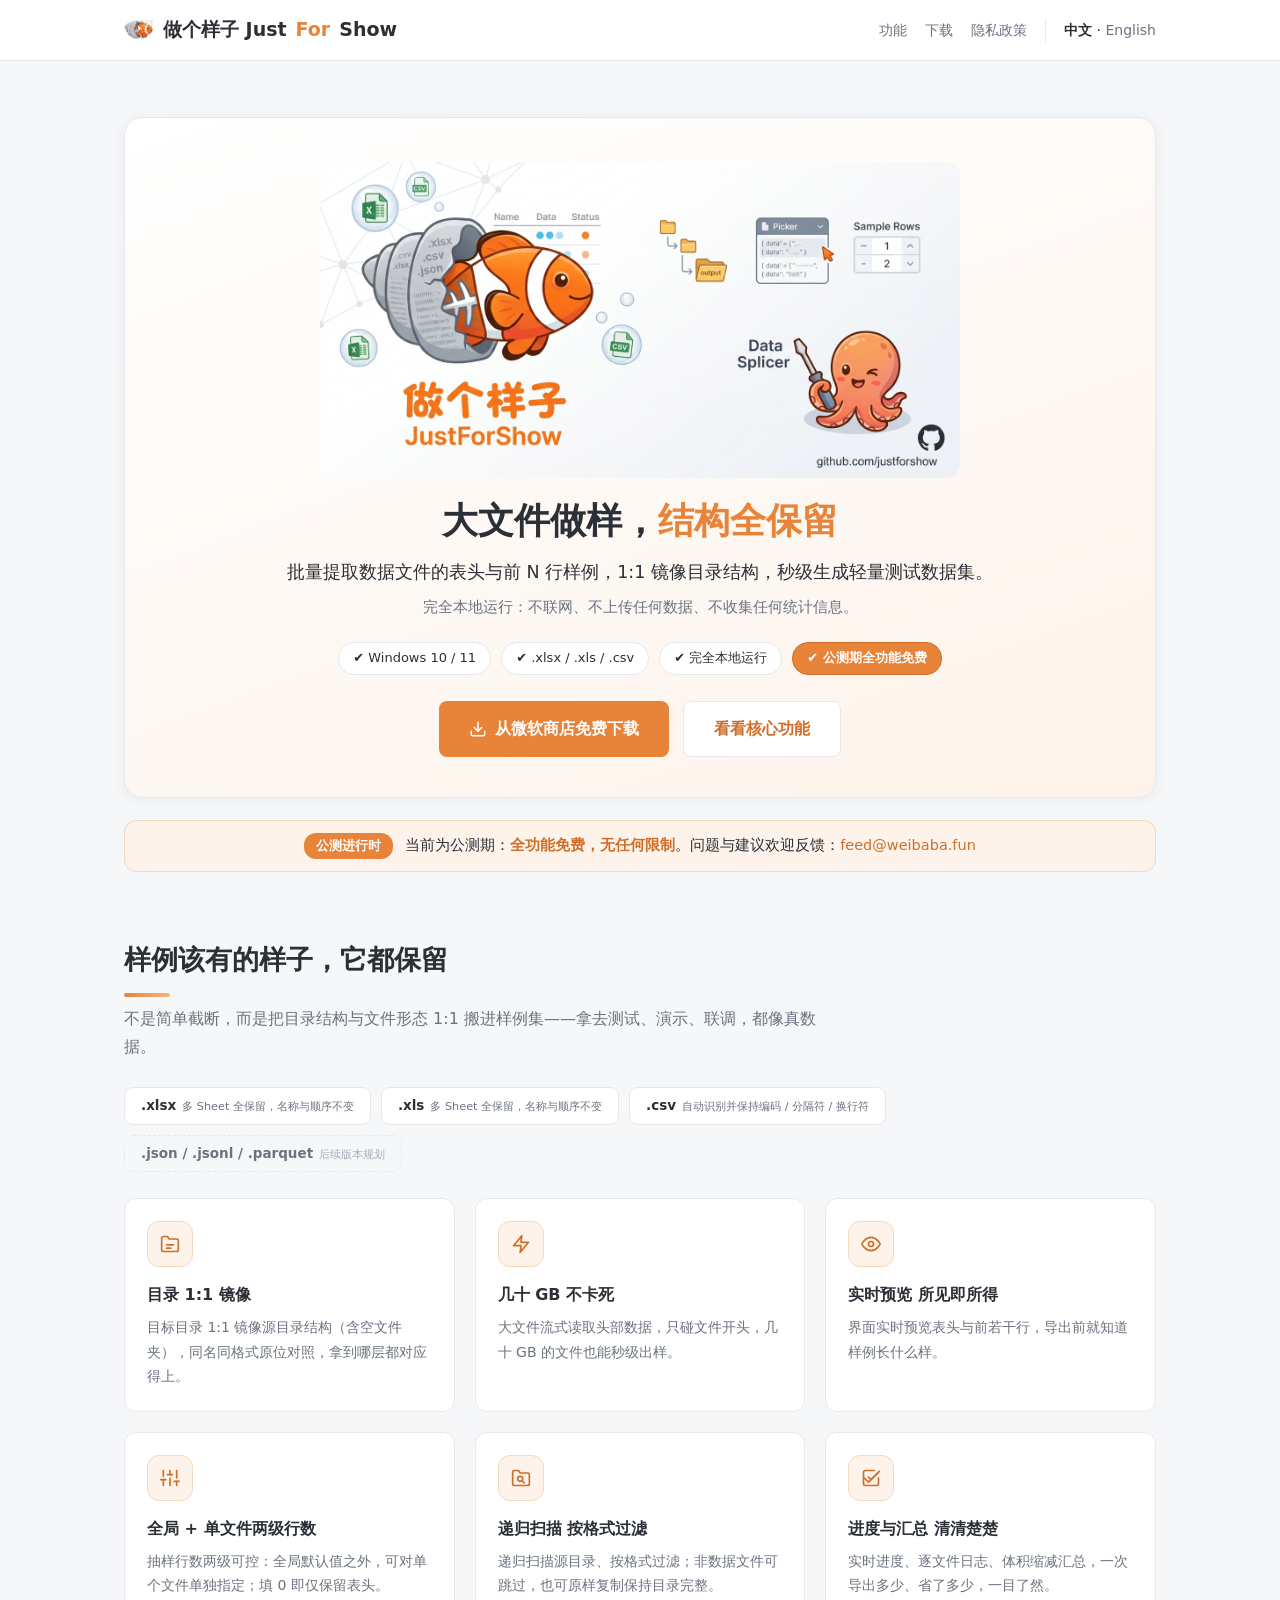
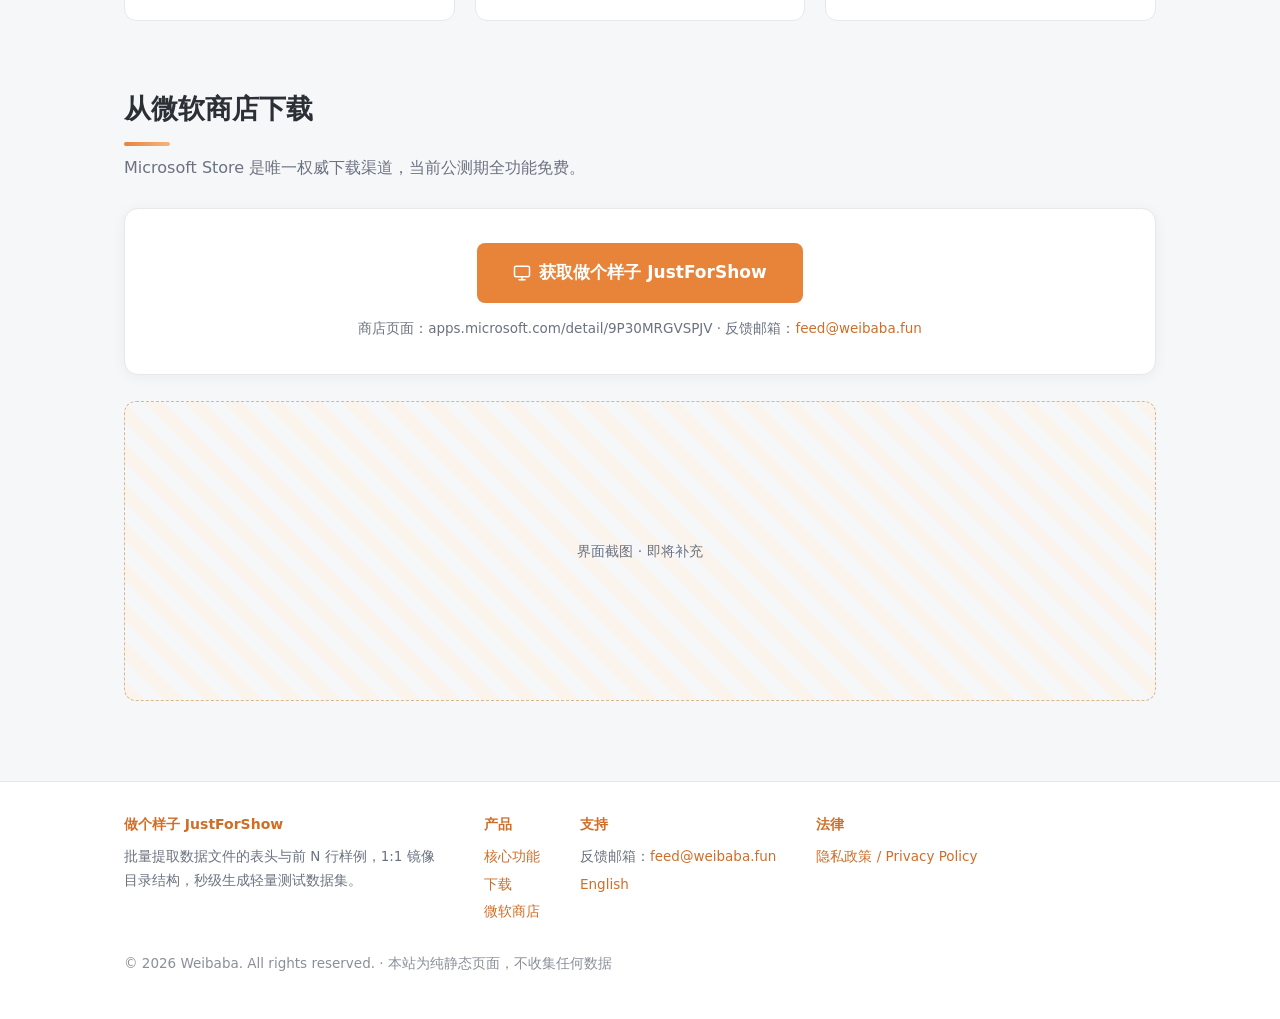
==== index.html @ 02a16782 "v1.0.0" ====
<!DOCTYPE html>
<html lang="zh-CN">
<head>
<meta charset="UTF-8">
<meta name="viewport" content="width=device-width, initial-scale=1.0">
<link rel="icon" href="/favicon.ico" sizes="48x48">
<link rel="icon" type="image/png" sizes="64x64" href="/favicon.png">
<link rel="apple-touch-icon" href="/apple-touch-icon.png">
<meta name="description" content="做个样子 JustForShow —— 批量提取数据文件的表头与前 N 行样例，1:1 镜像目录结构，秒级生成轻量测试数据集。完全本地运行：不联网、不上传任何数据。">
<meta property="og:title" content="做个样子 JustForShow — 大文件做样，结构全保留">
<meta property="og:description" content="批量提取 .xlsx / .xls / .csv 的表头与前 N 行样例，1:1 镜像目录结构，秒级生成轻量测试数据集。完全本地运行，公测期全功能免费。">
<meta property="og:type" content="website">
<meta property="og:url" content="https://justforshow.weibaba.fun/">
<meta property="og:image" content="https://justforshow.weibaba.fun/assets/img/og.png">
<title>做个样子 JustForShow — 大文件做样，结构全保留 | 数据样例提取工具</title>
<link rel="canonical" href="https://justforshow.weibaba.fun/">
<link rel="alternate" hreflang="zh-CN" href="https://justforshow.weibaba.fun/">
<link rel="alternate" hreflang="en" href="https://justforshow.weibaba.fun/en/">
<link rel="alternate" hreflang="x-default" href="https://justforshow.weibaba.fun/">
<link rel="stylesheet" href="/assets/style.css">
<script type="application/ld+json">
{"@context":"https://schema.org","@type":"SoftwareApplication",
 "name":"JustForShow","operatingSystem":"Windows 10, Windows 11",
 "applicationCategory":"UtilitiesApplication",
 "url":"https://justforshow.weibaba.fun/","softwareVersion":"1.0.0",
 "inLanguage":["zh-CN","en"],
 "description":"Batch-extract the header and first N rows of .xlsx / .xls / .csv data files into a 1:1 mirrored folder structure, producing a lightweight sample dataset in seconds. Runs entirely offline.",
 "offers":{"@type":"Offer","price":"0","priceCurrency":"USD"}}
</script>
</head>
<body>

<nav>
  <div class="container nav-inner">
    <a class="brand" href="/"><img src="/favicon.png" alt="做个样子 JustForShow 图标">做个样子 Just<span class="dot">For</span>Show</a>
    <div class="nav-links">
      <a class="hide-sm" href="#features">功能</a>
      <a class="hide-sm" href="#download">下载</a>
      <a class="hide-sm" href="/privacy/">隐私政策</a>
      <span class="lang-switch"><b>中文</b> · <a href="/en/" hreflang="en" lang="en">English</a></span>
    </div>
  </div>
</nav>

<header class="hero">
  <div class="container">
    <div class="hero-card">
      <img class="hero-banner" src="/assets/img/web_logo.png" alt="做个样子 JustForShow">
      <h1>大文件做样，<span class="key">结构全保留</span></h1>
      <p class="pitch">批量提取数据文件的表头与前 N 行样例，1:1 镜像目录结构，秒级生成轻量测试数据集。</p>
      <p class="sub">完全本地运行：不联网、不上传任何数据、不收集任何统计信息。</p>
      <div class="platform-pills">
        <span class="pill">✔ Windows 10 / 11</span>
        <span class="pill">✔ .xlsx / .xls / .csv</span>
        <span class="pill">✔ 完全本地运行</span>
        <span class="pill hot">✔ 公测期全功能免费</span>
      </div>
      <div class="btn-row">
        <a class="btn btn-primary" href="https://apps.microsoft.com/detail/9P30MRGVSPJV">
          <svg width="18" height="18" viewBox="0 0 24 24" fill="none" stroke="currentColor" stroke-width="2" stroke-linecap="round" stroke-linejoin="round"><path d="M21 15v4a2 2 0 0 1-2 2H5a2 2 0 0 1-2-2v-4"/><polyline points="7 10 12 15 17 10"/><line x1="12" y1="15" x2="12" y2="3"/></svg>
          从微软商店免费下载
        </a>
        <a class="btn btn-ghost" href="#features">看看核心功能</a>
      </div>
    </div>
    <div class="beta-note">
      <span class="tag">公测进行时</span>
      <span>当前为公测期：<b>全功能免费，无任何限制</b>。问题与建议欢迎反馈：<a href="mailto:feed@weibaba.fun">feed@weibaba.fun</a></span>
    </div>
  </div>
</header>

<main class="container">

  <!-- ============ 核心功能 ============ -->
  <section class="block" id="features">
    <h2 class="title">样例该有的样子，它都保留</h2>
    <p class="lead">不是简单截断，而是把目录结构与文件形态 1:1 搬进样例集——拿去测试、演示、联调，都像真数据。</p>
    <div class="fmt-chips">
      <span>.xlsx<small>多 Sheet 全保留，名称与顺序不变</small></span>
      <span>.xls<small>多 Sheet 全保留，名称与顺序不变</small></span>
      <span>.csv<small>自动识别并保持编码 / 分隔符 / 换行符</small></span>
      <span class="dim">.json / .jsonl / .parquet<small>后续版本规划</small></span>
    </div>
    <div class="feat-grid">
      <div class="feat">
        <div class="ico"><svg width="20" height="20" viewBox="0 0 24 24" fill="none" stroke="currentColor" stroke-width="2" stroke-linecap="round" stroke-linejoin="round"><path d="M22 19a2 2 0 0 1-2 2H4a2 2 0 0 1-2-2V5a2 2 0 0 1 2-2h5l2 3h9a2 2 0 0 1 2 2z"/><line x1="8" y1="13" x2="16" y2="13"/><line x1="8" y1="17" x2="13" y2="17"/></svg></div>
        <h3>目录 1:1 镜像</h3>
        <p>目标目录 1:1 镜像源目录结构（含空文件夹），同名同格式原位对照，拿到哪层都对应得上。</p>
      </div>
      <div class="feat">
        <div class="ico"><svg width="20" height="20" viewBox="0 0 24 24" fill="none" stroke="currentColor" stroke-width="2" stroke-linecap="round" stroke-linejoin="round"><polygon points="13 2 3 14 12 14 11 22 21 10 12 10 13 2"/></svg></div>
        <h3>几十 GB 不卡死</h3>
        <p>大文件流式读取头部数据，只碰文件开头，几十 GB 的文件也能秒级出样。</p>
      </div>
      <div class="feat">
        <div class="ico"><svg width="20" height="20" viewBox="0 0 24 24" fill="none" stroke="currentColor" stroke-width="2" stroke-linecap="round" stroke-linejoin="round"><path d="M1 12s4-8 11-8 11 8 11 8-4 8-11 8-11-8-11-8z"/><circle cx="12" cy="12" r="3"/></svg></div>
        <h3>实时预览 所见即所得</h3>
        <p>界面实时预览表头与前若干行，导出前就知道样例长什么样。</p>
      </div>
      <div class="feat">
        <div class="ico"><svg width="20" height="20" viewBox="0 0 24 24" fill="none" stroke="currentColor" stroke-width="2" stroke-linecap="round" stroke-linejoin="round"><line x1="4" y1="21" x2="4" y2="14"/><line x1="4" y1="10" x2="4" y2="3"/><line x1="12" y1="21" x2="12" y2="12"/><line x1="12" y1="8" x2="12" y2="3"/><line x1="20" y1="21" x2="20" y2="16"/><line x1="20" y1="12" x2="20" y2="3"/><line x1="1" y1="14" x2="7" y2="14"/><line x1="9" y1="8" x2="15" y2="8"/><line x1="17" y1="16" x2="23" y2="16"/></svg></div>
        <h3>全局 + 单文件两级行数</h3>
        <p>抽样行数两级可控：全局默认值之外，可对单个文件单独指定；填 0 即仅保留表头。</p>
      </div>
      <div class="feat">
        <div class="ico"><svg width="20" height="20" viewBox="0 0 24 24" fill="none" stroke="currentColor" stroke-width="2" stroke-linecap="round" stroke-linejoin="round"><path d="M22 19a2 2 0 0 1-2 2H4a2 2 0 0 1-2-2V5a2 2 0 0 1 2-2h5l2 3h9a2 2 0 0 1 2 2z"/><circle cx="11" cy="13" r="3"/><line x1="16" y1="18" x2="13.5" y2="15.5"/></svg></div>
        <h3>递归扫描 按格式过滤</h3>
        <p>递归扫描源目录、按格式过滤；非数据文件可跳过，也可原样复制保持目录完整。</p>
      </div>
      <div class="feat">
        <div class="ico"><svg width="20" height="20" viewBox="0 0 24 24" fill="none" stroke="currentColor" stroke-width="2" stroke-linecap="round" stroke-linejoin="round"><polyline points="20 6 9 17 4 12"/><line x1="12" y1="22" x2="12" y2="2" opacity="0"/><path d="M9 11l3 3L22 4"/><path d="M21 12v7a2 2 0 0 1-2 2H5a2 2 0 0 1-2-2V5a2 2 0 0 1 2-2h11"/></svg></div>
        <h3>进度与汇总 清清楚楚</h3>
        <p>实时进度、逐文件日志、体积缩减汇总，一次导出多少、省了多少，一目了然。</p>
      </div>
    </div>
  </section>

  <!-- ============ 下载 ============ -->
  <section class="block" id="download">
    <h2 class="title">从微软商店下载</h2>
    <p class="lead">Microsoft Store 是唯一权威下载渠道，当前公测期全功能免费。</p>
    <div class="download-card">
      <a class="btn btn-primary big-btn" href="https://apps.microsoft.com/detail/9P30MRGVSPJV">
        <svg width="18" height="18" viewBox="0 0 24 24" fill="none" stroke="currentColor" stroke-width="2" stroke-linecap="round" stroke-linejoin="round"><rect x="2" y="3" width="20" height="14" rx="2"/><line x1="8" y1="21" x2="16" y2="21"/><line x1="12" y1="17" x2="12" y2="21"/></svg>
        获取做个样子 JustForShow
      </a>
      <p class="download-note">商店页面：apps.microsoft.com/detail/9P30MRGVSPJV · 反馈邮箱：<a href="mailto:feed@weibaba.fun">feed@weibaba.fun</a></p>
    </div>
    <div class="shot">界面截图 · 即将补充</div>
  </section>

</main>

<footer>
  <div class="container">
    <div class="cols">
      <div style="max-width:320px">
        <h4>做个样子 JustForShow</h4>
        <p>批量提取数据文件的表头与前 N 行样例，1:1 镜像目录结构，秒级生成轻量测试数据集。</p>
      </div>
      <div>
        <h4>产品</h4>
        <ul>
          <li><a href="#features">核心功能</a></li>
          <li><a href="#download">下载</a></li>
          <li><a href="https://apps.microsoft.com/detail/9P30MRGVSPJV">微软商店</a></li>
        </ul>
      </div>
      <div>
        <h4>支持</h4>
        <ul>
          <li>反馈邮箱：<a href="mailto:feed@weibaba.fun">feed@weibaba.fun</a></li>
          <li><span class="lang-switch-inline"><a href="/en/" hreflang="en" lang="en">English</a></span></li>
        </ul>
      </div>
      <div>
        <h4>法律</h4>
        <ul>
          <li><a href="/privacy/">隐私政策 / Privacy Policy</a></li>
        </ul>
      </div>
    </div>
    <p class="legal">© 2026 Weibaba. All rights reserved. · 本站为纯静态页面，不收集任何数据</p>
  </div>
</footer>

</body>
</html>
---- assets/style.css ----
/* 做个样子 JustForShow 官网样式 —— 白卡片风格，与应用界面一致
   品牌橙 #E8833A（取自应用界面主按钮/品牌图标）· 系统字体栈 · 零外部资源 */
:root {
  --ink: #2b2f36; --sub: #6b7280; --line: #e6e8ec; --bg: #f6f7f9;
  --accent: #e8833a; --accent-d: #d06e28; --accent-bg: #fdf3ea;
  --ok: #2f7d42; --card: #ffffff;
}
* { box-sizing: border-box; margin: 0; }
html { scroll-behavior: smooth; }
body {
  color: var(--ink); background: var(--bg); line-height: 1.75; font-size: 16px;
  font-family: "Microsoft YaHei UI", "Segoe UI", system-ui, -apple-system, sans-serif;
}
a { color: var(--accent-d); text-decoration: none; }
a:hover { text-decoration: underline; }
.container { max-width: 1080px; margin: 0 auto; padding: 0 24px; }

/* ---------- 顶部导航 ---------- */
nav {
  position: sticky; top: 0; z-index: 10; background: rgba(255,255,255,.94);
  backdrop-filter: blur(8px); border-bottom: 1px solid var(--line);
}
.nav-inner { display: flex; align-items: center; gap: 20px; height: 60px; }
.brand { font-size: 19px; font-weight: 700; color: var(--ink);
  display: inline-flex; align-items: center; gap: 9px; }
.brand img { height: 30px; width: 30px; display: block; }
.brand .dot { color: var(--accent); }
.nav-links { margin-left: auto; display: flex; align-items: center; gap: 18px; font-size: 14px; }
.nav-links a { color: var(--sub); }
.lang-switch { border-left: 1px solid var(--line); padding-left: 18px; }
.lang-switch b { color: var(--ink); }

/* ---------- Hero（白卡片 + 品牌橙点缀） ---------- */
.hero { padding: 56px 0 8px; }
.hero-card {
  background: linear-gradient(160deg, #ffffff 0%, var(--accent-bg) 100%);
  border: 1px solid var(--line); border-radius: 18px;
  padding: 44px 40px 40px; text-align: center;
  box-shadow: 0 2px 14px rgba(43,47,54,.05);
}
.hero-banner {
  width: 100%; max-width: 640px; height: auto; display: block;
  margin: 0 auto 20px; border-radius: 14px;
}
.hero h1 { font-size: 36px; line-height: 1.3; margin-bottom: 12px; }
.hero h1 .key { color: var(--accent); }
.hero p.pitch { font-size: 17.5px; margin-bottom: 6px; }
.hero p.sub { font-size: 15px; color: var(--sub); }
.platform-pills { display: flex; gap: 10px; margin: 22px 0 26px; flex-wrap: wrap; justify-content: center; }
.pill {
  font-size: 13px; padding: 4px 14px; border-radius: 16px;
  background: #fff; border: 1px solid var(--line); color: var(--ink);
}
.pill.hot { background: var(--accent); border-color: var(--accent-d); color: #fff; font-weight: 600; }
.btn-row { display: flex; gap: 14px; flex-wrap: wrap; justify-content: center; }
.btn {
  display: inline-flex; align-items: center; gap: 8px; padding: 13px 30px;
  border-radius: 8px; font-size: 16px; font-weight: 600; border: none;
}
.btn-primary { background: var(--accent); color: #fff; }
.btn-primary:hover { background: var(--accent-d); text-decoration: none; }
.btn-ghost {
  background: #fff; color: var(--accent-d); border: 1px solid var(--line);
}
.btn-ghost:hover { border-color: var(--accent); text-decoration: none; }
.btn svg { flex: none; }

/* ---------- 公测提示条 ---------- */
.beta-note {
  margin: 22px auto 0; max-width: 1080px;
  display: flex; align-items: center; gap: 12px; flex-wrap: wrap; justify-content: center;
  background: var(--accent-bg); border: 1px solid #f3d9bd; border-radius: 12px;
  padding: 12px 22px; font-size: 14.5px; color: var(--ink); text-align: center;
}
.beta-note b { color: var(--accent-d); }
.beta-note .tag {
  font-size: 12.5px; font-weight: 700; color: #fff; background: var(--accent);
  border-radius: 12px; padding: 2px 12px;
}

/* ---------- 通用区块 ---------- */
section.block { padding: 56px 0 8px; }
h2.title { font-size: 27px; margin-bottom: 8px; color: var(--ink); }
h2.title::after {
  content: ""; display: block; width: 46px; height: 4px; border-radius: 2px;
  background: linear-gradient(90deg, var(--accent), #f5b47e); margin-top: 10px;
}
p.lead { color: var(--sub); max-width: 720px; margin-bottom: 26px; }

/* ---------- 支持格式芯片 ---------- */
.fmt-chips { display: flex; flex-wrap: wrap; gap: 10px; margin-bottom: 26px; }
.fmt-chips span {
  font-size: 13.5px; font-weight: 600; padding: 6px 16px; border-radius: 9px;
  background: #fff; border: 1px solid var(--line); color: var(--ink);
}
.fmt-chips span small { font-weight: 400; color: var(--sub); margin-left: 6px; }
.fmt-chips span.dim { border-style: dashed; color: var(--sub); background: transparent; }
.fmt-chips span.dim small { color: #a5adb8; }

/* ---------- 功能网格（白卡片） ---------- */
.feat-grid { display: grid; grid-template-columns: repeat(3, 1fr); gap: 20px; }
.feat {
  background: var(--card); border: 1px solid var(--line); border-radius: 12px; padding: 22px;
  transition: transform .18s ease, box-shadow .18s ease, border-color .18s ease;
}
.feat:hover {
  transform: translateY(-4px); border-color: #f3d9bd;
  box-shadow: 0 12px 28px rgba(43,47,54,.10);
}
.feat .ico {
  width: 46px; height: 46px; border-radius: 12px; display: flex;
  align-items: center; justify-content: center; margin-bottom: 14px;
  background: var(--accent-bg); color: var(--accent-d); border: 1px solid #f3d9bd;
}
.feat h3 { font-size: 16px; margin-bottom: 6px; }
.feat p { font-size: 14px; color: var(--sub); }

/* ---------- 下载区 ---------- */
.download-card {
  background: var(--card); border: 1px solid var(--line); border-radius: 14px;
  padding: 34px 30px; text-align: center;
  box-shadow: 0 2px 14px rgba(43,47,54,.05);
}
.download-card .big-btn { font-size: 17px; padding: 15px 36px; }
.download-note { font-size: 13.5px; color: var(--sub); margin-top: 14px; }

/* ---------- 截图占位 ---------- */
.shot {
  border-radius: 12px; border: 1px dashed #d8b791; background:
  repeating-linear-gradient(45deg,#fbf4ec,#fbf4ec 14px,#f6f7f9 14px,#f6f7f9 28px);
  display: flex; align-items: center; justify-content: center;
  color: var(--sub); font-size: 14px; height: 300px; margin: 26px 0 8px;
}

/* ---------- 页脚 ---------- */
footer { border-top: 1px solid var(--line); margin-top: 64px; padding: 30px 0 44px;
  color: var(--sub); font-size: 13.5px; background: #fff; }
footer .cols { display: flex; gap: 40px; flex-wrap: wrap; }
footer h4 { color: var(--accent-d); font-size: 14px; margin-bottom: 8px; }
footer ul { list-style: none; padding: 0; }
footer li { margin: 4px 0; }
footer .legal { margin-top: 24px; color: #8a8f98; }

/* ---------- 隐私政策页 ---------- */
.page { max-width: 860px; margin: 0 auto; padding: 40px 28px 64px; }
.page header { border-bottom: 3px solid var(--accent); padding-bottom: 18px; margin-bottom: 22px; }
.page header h1 { margin: 0 0 6px; font-size: 25px; }
.page header .date { color: var(--sub); font-size: 14px; }
.page .back { font-size: 14px; margin-bottom: 20px; }
.page .back a { color: var(--sub); }
.page .back a:hover { color: var(--accent-d); }
.langs { margin: 0 0 22px; }
.langs a { display: inline-block; padding: 5px 16px; margin-right: 8px; border: 1px solid var(--line);
  border-radius: 18px; color: var(--accent-d); background: #fff; font-size: 14px; }
.langs a:hover { background: var(--accent-bg); text-decoration: none; }
.doc section {
  background: #fff; border: 1px solid var(--line); border-radius: 8px;
  padding: 22px 26px; margin-bottom: 18px;
}
.doc h2 { font-size: 18px; margin: 0 0 12px; color: var(--accent-d); }
.doc ul { padding-left: 22px; margin: 8px 0; }
.doc li { margin: 5px 0; }
.doc .contact { font-size: 15.5px; }
.page footer { text-align: center; color: var(--sub); font-size: 13px; margin-top: 30px;
  border-top: none; padding: 0; background: transparent; }

/* ---------- 响应式 ---------- */
@media (max-width: 820px) {
  .feat-grid { grid-template-columns: 1fr; }
  .hero h1 { font-size: 27px; }
  .hero-card { padding: 30px 20px 30px; }
  .nav-links a.hide-sm { display: none; }
}
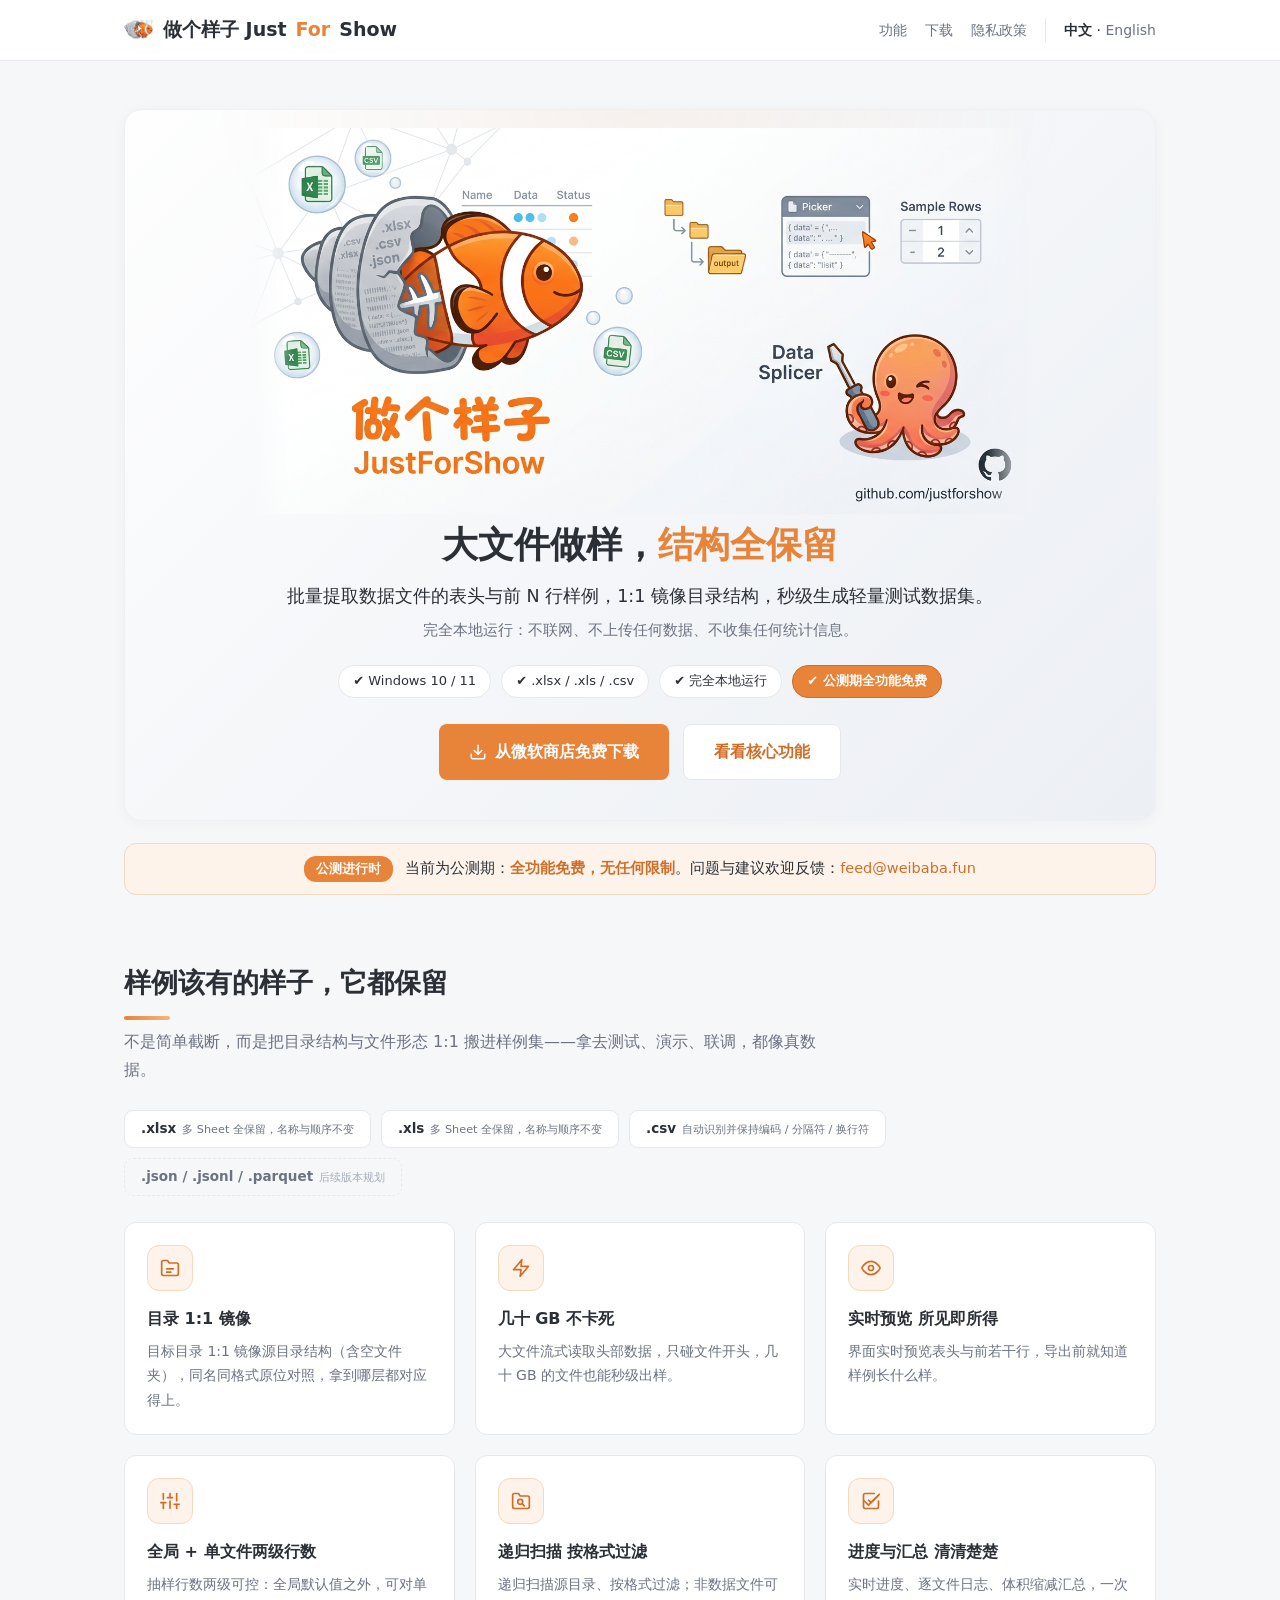
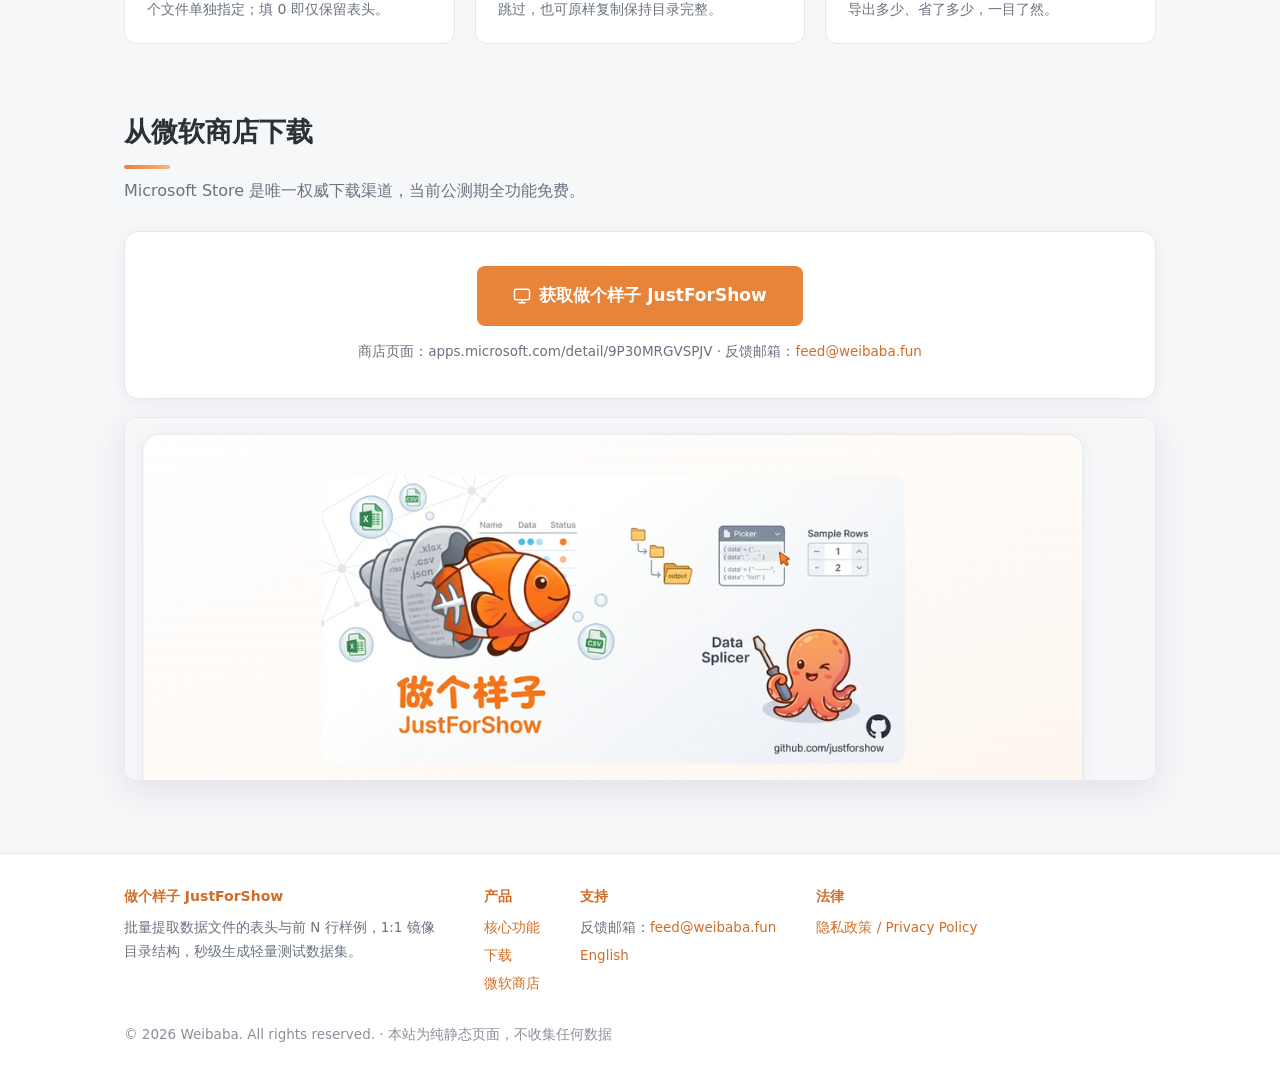
==== commit 4eaede2f: "v1.0.2" ====
--- a/index.html
+++ b/index.html
@@ -127,7 +127,9 @@
       </a>
       <p class="download-note">商店页面：apps.microsoft.com/detail/9P30MRGVSPJV · 反馈邮箱：<a href="mailto:feed@weibaba.fun">feed@weibaba.fun</a></p>
     </div>
-    <div class="shot">界面截图 · 即将补充</div>
+    <figure class="shot">
+      <img src="/assets/img/shot-main.png" alt="做个样子 JustForShow 界面——文件列表与数据预览" width="1200" height="423" loading="lazy">
+    </figure>
   </section>
 
 </main>
--- a/assets/style.css
+++ b/assets/style.css
@@ -30,17 +30,26 @@
 .lang-switch { border-left: 1px solid var(--line); padding-left: 18px; }
 .lang-switch b { color: var(--ink); }
 
-/* ---------- Hero（白卡片 + 品牌橙点缀） ---------- */
-.hero { padding: 56px 0 8px; }
+/* ---------- Hero（与 logo 背景同源的冷调渐变 + 品牌橙微光，logo 边缘羽化融入） ---------- */
+.hero { padding: 48px 0 8px; }
 .hero-card {
-  background: linear-gradient(160deg, #ffffff 0%, var(--accent-bg) 100%);
-  border: 1px solid var(--line); border-radius: 18px;
-  padding: 44px 40px 40px; text-align: center;
-  box-shadow: 0 2px 14px rgba(43,47,54,.05);
+  /* 底色取自 web_logo 自身边缘采样（左上 #FEFEFE → 右下 #ECEFF4 冷调），
+     使 logo 图的 baked 背景向外自然延续；叠一层品牌橙极淡光晕呼应主色 */
+  background:
+    radial-gradient(58% 46% at 50% 0%, rgba(232, 131, 58, .07), transparent 72%),
+    linear-gradient(135deg, #FEFEFE 0%, #F4F6F9 52%, #ECEFF4 100%);
+  border: 1px solid #EEF0F4; border-radius: 18px;
+  padding: 18px 40px 40px; text-align: center;
+  box-shadow: 0 2px 14px rgba(43, 47, 54, .04);
 }
 .hero-banner {
-  width: 100%; max-width: 640px; height: auto; display: block;
-  margin: 0 auto 20px; border-radius: 14px;
+  width: 100%; max-width: 780px; height: auto; display: block;
+  margin: 0 auto 8px; border-radius: 0;
+  /* 左右边缘羽化淡出：矩形边界消融于同源背景 */
+  -webkit-mask-image: linear-gradient(to right,
+    transparent 0%, #000 5.5%, #000 94.5%, transparent 100%);
+  mask-image: linear-gradient(to right,
+    transparent 0%, #000 5.5%, #000 94.5%, transparent 100%);
 }
 .hero h1 { font-size: 36px; line-height: 1.3; margin-bottom: 12px; }
 .hero h1 .key { color: var(--accent); }
@@ -126,11 +135,11 @@
 
 /* ---------- 截图占位 ---------- */
 .shot {
-  border-radius: 12px; border: 1px dashed #d8b791; background:
-  repeating-linear-gradient(45deg,#fbf4ec,#fbf4ec 14px,#f6f7f9 14px,#f6f7f9 28px);
-  display: flex; align-items: center; justify-content: center;
-  color: var(--sub); font-size: 14px; height: 300px; margin: 26px 0 8px;
+  width: 100%; max-width: 1160px; margin: 18px auto 0;
+  border: 1px solid var(--line); border-radius: 12px; overflow: hidden;
+  box-shadow: 0 10px 34px rgba(43, 47, 54, .10);
 }
+.shot img { display: block; width: 100%; height: auto; }
 
 /* ---------- 页脚 ---------- */
 footer { border-top: 1px solid var(--line); margin-top: 64px; padding: 30px 0 44px;
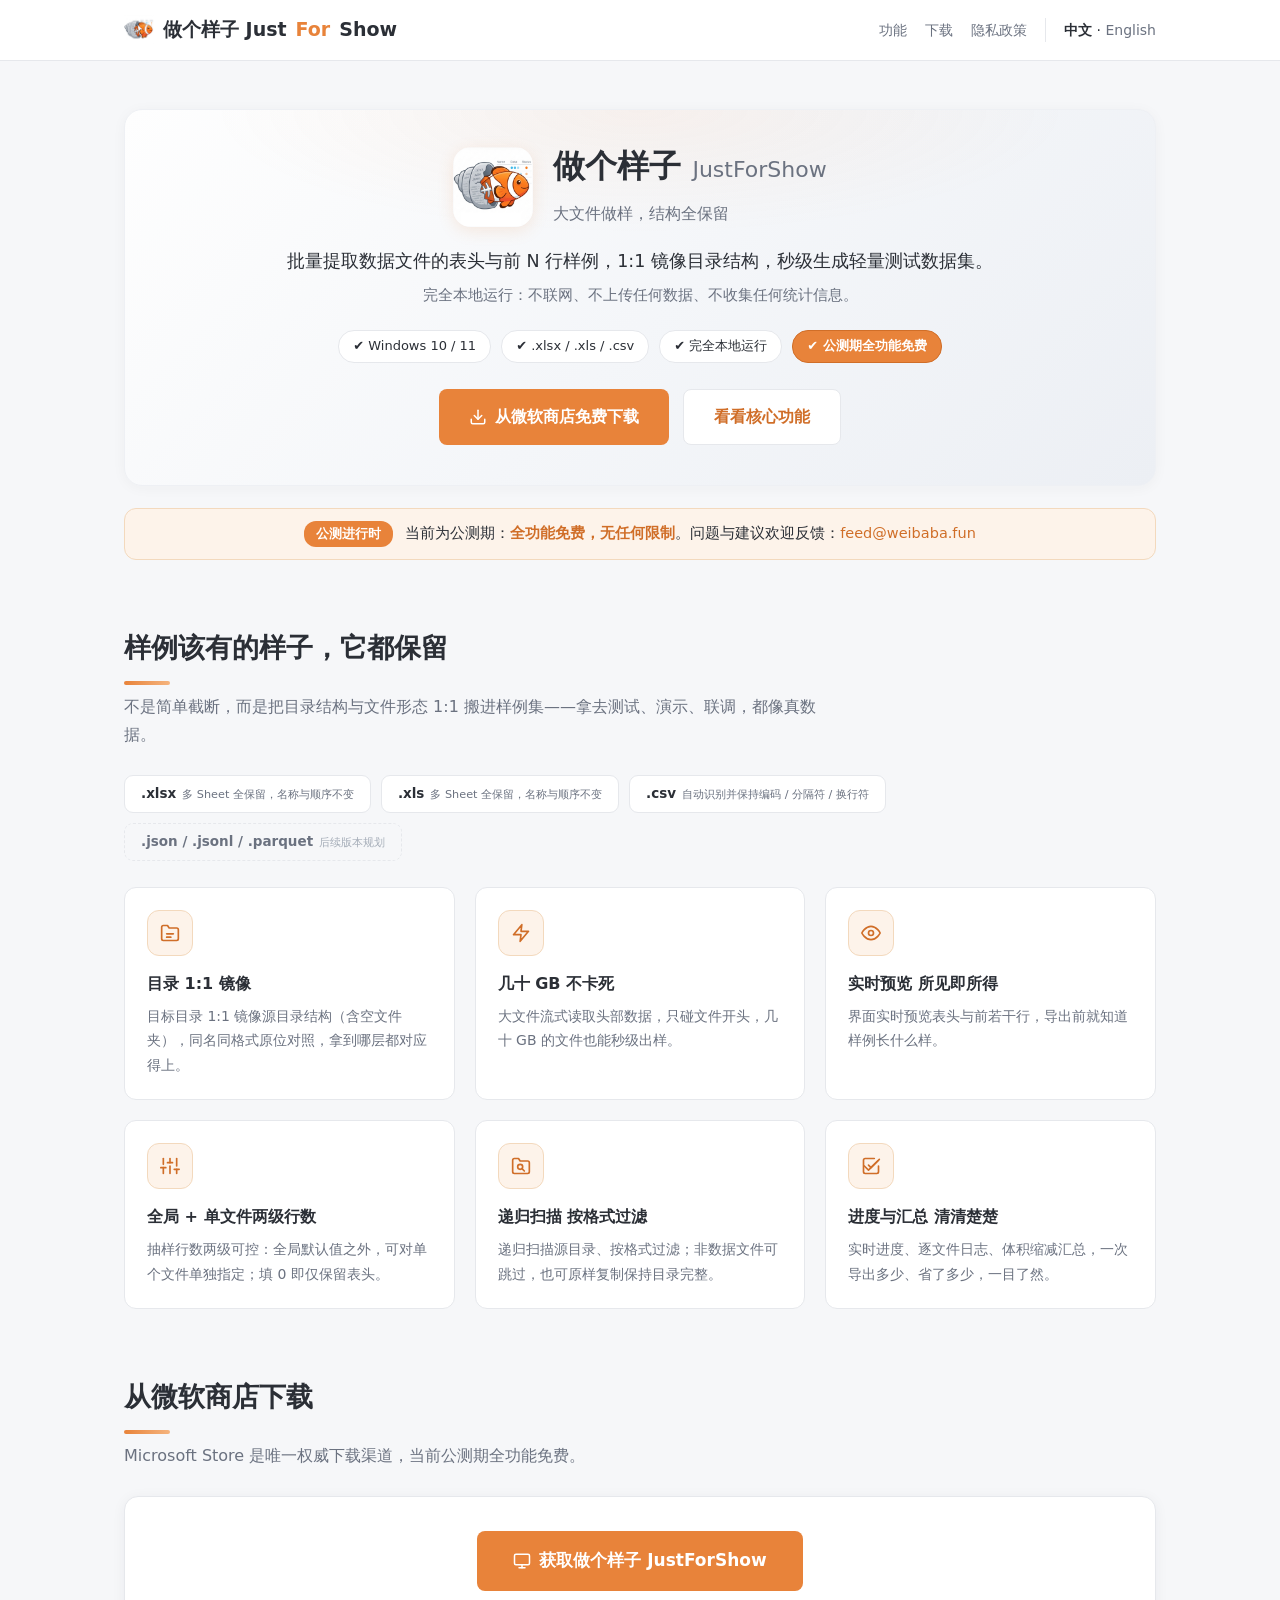
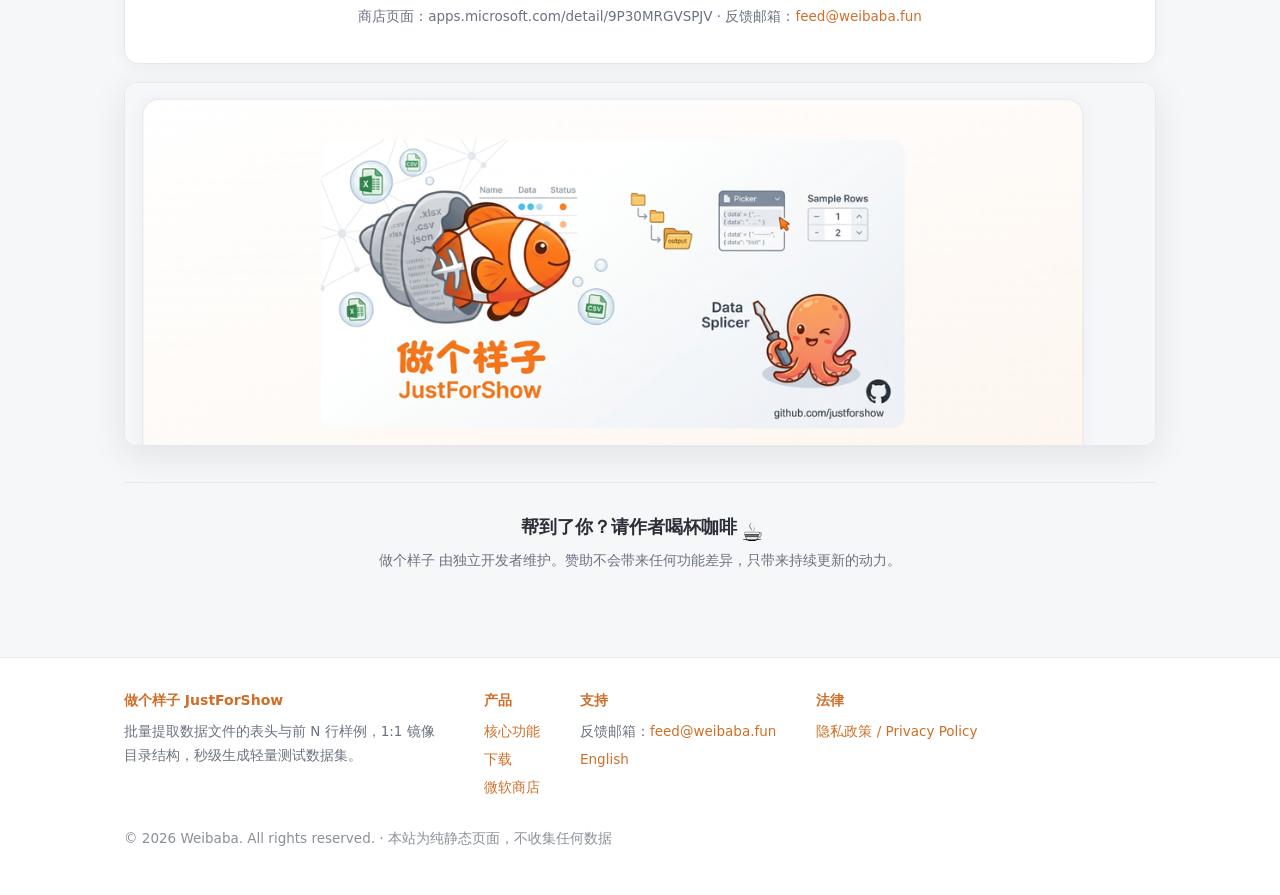
==== commit 046ca8ed: "v1.0.3" ====
--- a/index.html
+++ b/index.html
@@ -45,8 +45,13 @@
 <header class="hero">
   <div class="container">
     <div class="hero-card">
-      <img class="hero-banner" src="/assets/img/web_logo.png" alt="做个样子 JustForShow">
-      <h1>大文件做样，<span class="key">结构全保留</span></h1>
+      <div class="hero-head">
+        <img class="hero-logo" src="/assets/img/app_icon.png" alt="做个样子 JustForShow" width="80" height="80">
+        <div>
+          <h1 class="hero-name">做个样子 <span class="en-name">JustForShow</span></h1>
+          <p class="hero-slogan">大文件做样，<span class="key">结构全保留</span></p>
+        </div>
+      </div>
       <p class="pitch">批量提取数据文件的表头与前 N 行样例，1:1 镜像目录结构，秒级生成轻量测试数据集。</p>
       <p class="sub">完全本地运行：不联网、不上传任何数据、不收集任何统计信息。</p>
       <div class="platform-pills">
@@ -132,6 +137,20 @@
     </figure>
   </section>
 
+  <!-- ============ 请作者喝咖啡 ============ -->
+  <div class="sponsor">
+    <h3>帮到了你？请作者喝杯咖啡<button class="coffee-btn" type="button" aria-label="微信收款码" title="点我，请作者喝杯咖啡" onclick="var m=document.getElementById('qr-modal');m.style.display=(m.style.display==='flex')?'none':'flex';">☕</button></h3>
+    <p>做个样子 由独立开发者维护。赞助不会带来任何功能差异，只带来持续更新的动力。</p>
+  </div>
+
+  <div id="qr-modal" class="qr-modal" onclick="this.style.display='none'">
+    <div class="qr-card" onclick="event.stopPropagation()">
+      <img src="assets/img/donate_qr.jpg" alt="微信收款码">
+      <span>微信扫一扫 · 请作者喝杯咖啡</span>
+      <button type="button" onclick="document.getElementById('qr-modal').style.display='none'">✕</button>
+    </div>
+  </div>
+
 </main>
 
 <footer>
--- a/assets/style.css
+++ b/assets/style.css
@@ -30,28 +30,28 @@
 .lang-switch { border-left: 1px solid var(--line); padding-left: 18px; }
 .lang-switch b { color: var(--ink); }
 
-/* ---------- Hero（与 logo 背景同源的冷调渐变 + 品牌橙微光，logo 边缘羽化融入） ---------- */
+/* ---------- Hero（方形 logo 紧凑布局 + 品牌橙微光） ---------- */
 .hero { padding: 48px 0 8px; }
 .hero-card {
-  /* 底色取自 web_logo 自身边缘采样（左上 #FEFEFE → 右下 #ECEFF4 冷调），
-     使 logo 图的 baked 背景向外自然延续；叠一层品牌橙极淡光晕呼应主色 */
   background:
     radial-gradient(58% 46% at 50% 0%, rgba(232, 131, 58, .07), transparent 72%),
     linear-gradient(135deg, #FEFEFE 0%, #F4F6F9 52%, #ECEFF4 100%);
   border: 1px solid #EEF0F4; border-radius: 18px;
-  padding: 18px 40px 40px; text-align: center;
+  padding: 36px 40px 40px; text-align: center;
   box-shadow: 0 2px 14px rgba(43, 47, 54, .04);
 }
-.hero-banner {
-  width: 100%; max-width: 780px; height: auto; display: block;
-  margin: 0 auto 8px; border-radius: 0;
-  /* 左右边缘羽化淡出：矩形边界消融于同源背景 */
-  -webkit-mask-image: linear-gradient(to right,
-    transparent 0%, #000 5.5%, #000 94.5%, transparent 100%);
-  mask-image: linear-gradient(to right,
-    transparent 0%, #000 5.5%, #000 94.5%, transparent 100%);
-}
-.hero h1 { font-size: 36px; line-height: 1.3; margin-bottom: 12px; }
+.hero-head {
+  display: flex; align-items: center; justify-content: center;
+  gap: 20px; margin-bottom: 18px; text-align: left;
+}
+.hero-logo {
+  width: 80px; height: 80px; border-radius: 18px;
+  box-shadow: 0 4px 16px rgba(232, 131, 58, .15);
+}
+.hero-name { font-size: 32px; line-height: 1.2; margin: 0; }
+.hero-name .en-name { color: var(--sub); font-size: 22px; font-weight: 500; }
+.hero-slogan { font-size: 16px; color: var(--sub); margin: 4px 0 0; }
+.hero h1 { font-size: 32px; line-height: 1.3; margin-bottom: 12px; }
 .hero h1 .key { color: var(--accent); }
 .hero p.pitch { font-size: 17.5px; margin-bottom: 6px; }
 .hero p.sub { font-size: 15px; color: var(--sub); }
@@ -177,6 +177,42 @@
 @media (max-width: 820px) {
   .feat-grid { grid-template-columns: 1fr; }
   .hero h1 { font-size: 27px; }
+  .hero-head { flex-direction: column; text-align: center; gap: 12px; }
   .hero-card { padding: 30px 20px 30px; }
   .nav-links a.hide-sm { display: none; }
 }
+
+/* ---------- 请作者喝咖啡（参照 PassGone 鸡腿模式） ---------- */
+.sponsor {
+  text-align: center; padding: 28px 20px 20px; margin-top: 28px;
+  border-top: 1px solid var(--line);
+}
+.sponsor h3 { font-size: 18px; margin-bottom: 6px; }
+.sponsor p { font-size: 14px; color: var(--sub); }
+.coffee-btn {
+  background: none; border: none; cursor: pointer;
+  display: inline-block; font: inherit; line-height: 1;
+  padding: 0 0 0 6px; vertical-align: -6px;
+  transform: scale(1.4); transform-origin: center;
+  animation: coffee-bounce 2s ease-in-out infinite;
+}
+@keyframes coffee-bounce {
+  0%, 14%, 28%, 100% { transform: scale(1.4) translateY(0); }
+  7%                 { transform: scale(1.4) translateY(-3px); }
+  21%                { transform: scale(1.4) translateY(-3px); }
+}
+.qr-modal {
+  display: none; position: fixed; inset: 0; z-index: 999;
+  background: rgba(0,0,0,.55); align-items: center; justify-content: center;
+}
+.qr-card {
+  position: relative; background: #fff; border-radius: 16px;
+  padding: 24px 28px 18px; text-align: center;
+  box-shadow: 0 8px 40px rgba(0,0,0,.25);
+}
+.qr-card img { width: 220px; height: auto; border-radius: 8px; }
+.qr-card span { display: block; margin-top: 10px; font-size: 14px; color: var(--ink); }
+.qr-card button {
+  position: absolute; top: 6px; right: 8px; border: none;
+  background: none; font-size: 16px; cursor: pointer; color: var(--sub);
+}
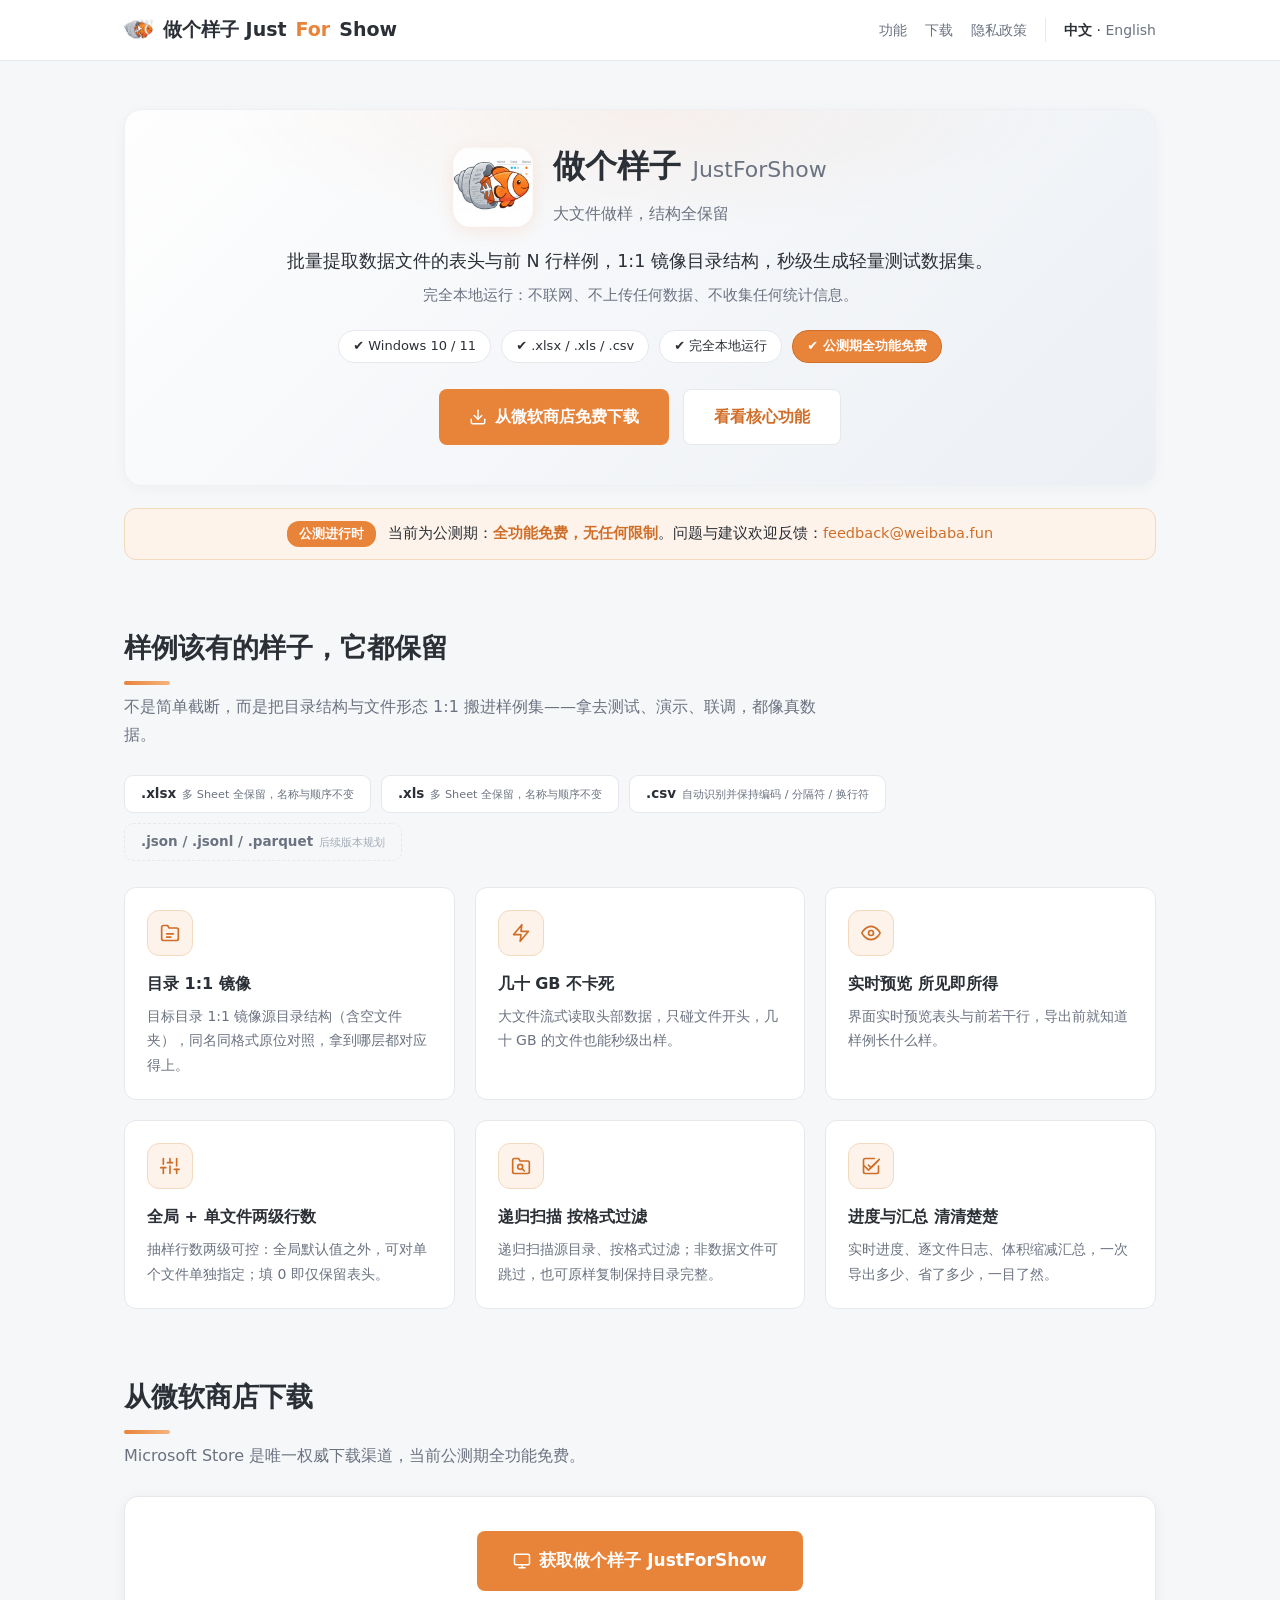
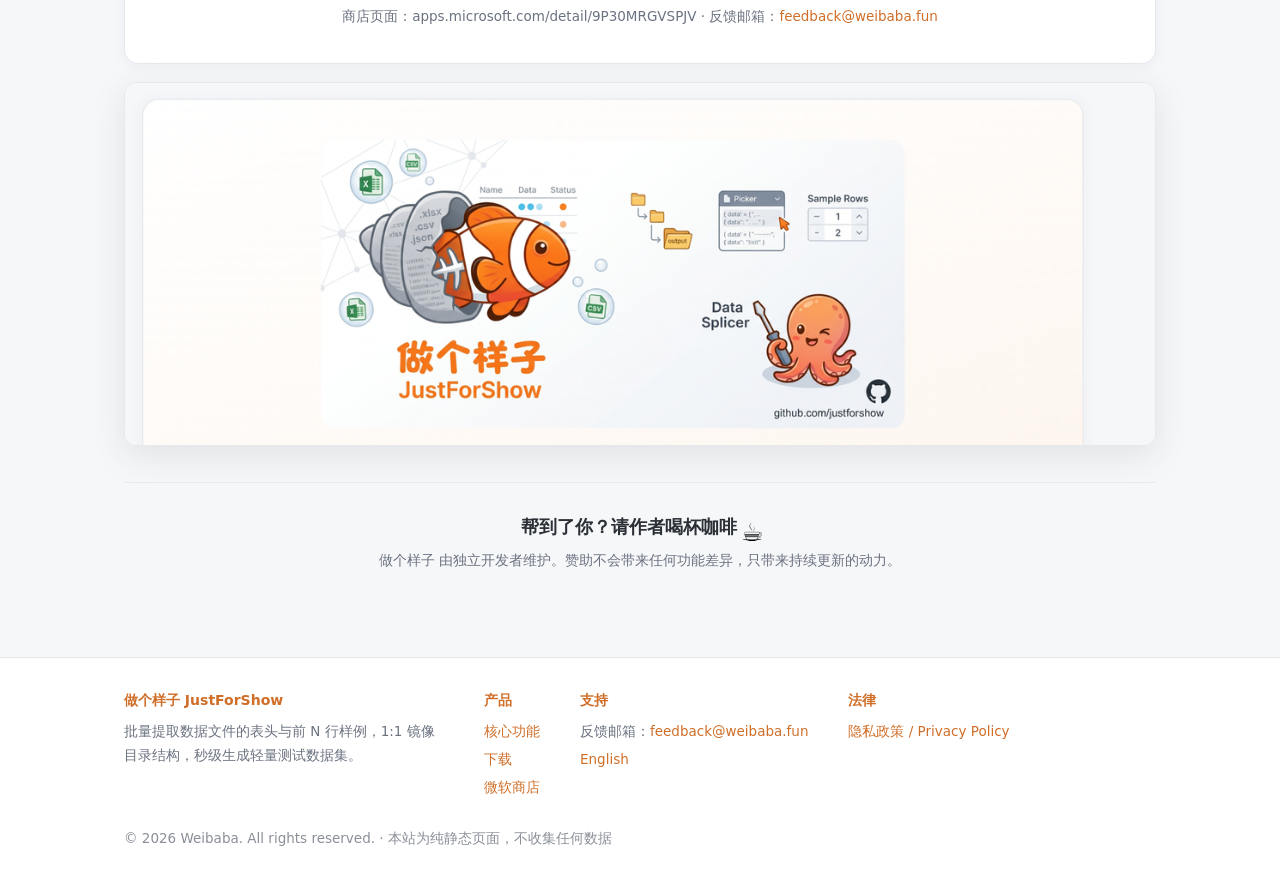
==== commit 395b4878: "v1.0.5" ====
--- a/index.html
+++ b/index.html
@@ -70,7 +70,7 @@
     </div>
     <div class="beta-note">
       <span class="tag">公测进行时</span>
-      <span>当前为公测期：<b>全功能免费，无任何限制</b>。问题与建议欢迎反馈：<a href="mailto:feed@weibaba.fun">feed@weibaba.fun</a></span>
+      <span>当前为公测期：<b>全功能免费，无任何限制</b>。问题与建议欢迎反馈：<a href="mailto:feedback@weibaba.fun">feedback@weibaba.fun</a></span>
     </div>
   </div>
 </header>
@@ -130,7 +130,7 @@
         <svg width="18" height="18" viewBox="0 0 24 24" fill="none" stroke="currentColor" stroke-width="2" stroke-linecap="round" stroke-linejoin="round"><rect x="2" y="3" width="20" height="14" rx="2"/><line x1="8" y1="21" x2="16" y2="21"/><line x1="12" y1="17" x2="12" y2="21"/></svg>
         获取做个样子 JustForShow
       </a>
-      <p class="download-note">商店页面：apps.microsoft.com/detail/9P30MRGVSPJV · 反馈邮箱：<a href="mailto:feed@weibaba.fun">feed@weibaba.fun</a></p>
+      <p class="download-note">商店页面：apps.microsoft.com/detail/9P30MRGVSPJV · 反馈邮箱：<a href="mailto:feedback@weibaba.fun">feedback@weibaba.fun</a></p>
     </div>
     <figure class="shot">
       <img src="/assets/img/shot-main.png" alt="做个样子 JustForShow 界面——文件列表与数据预览" width="1200" height="423" loading="lazy">
@@ -171,7 +171,7 @@
       <div>
         <h4>支持</h4>
         <ul>
-          <li>反馈邮箱：<a href="mailto:feed@weibaba.fun">feed@weibaba.fun</a></li>
+          <li>反馈邮箱：<a href="mailto:feedback@weibaba.fun">feedback@weibaba.fun</a></li>
           <li><span class="lang-switch-inline"><a href="/en/" hreflang="en" lang="en">English</a></span></li>
         </ul>
       </div>
